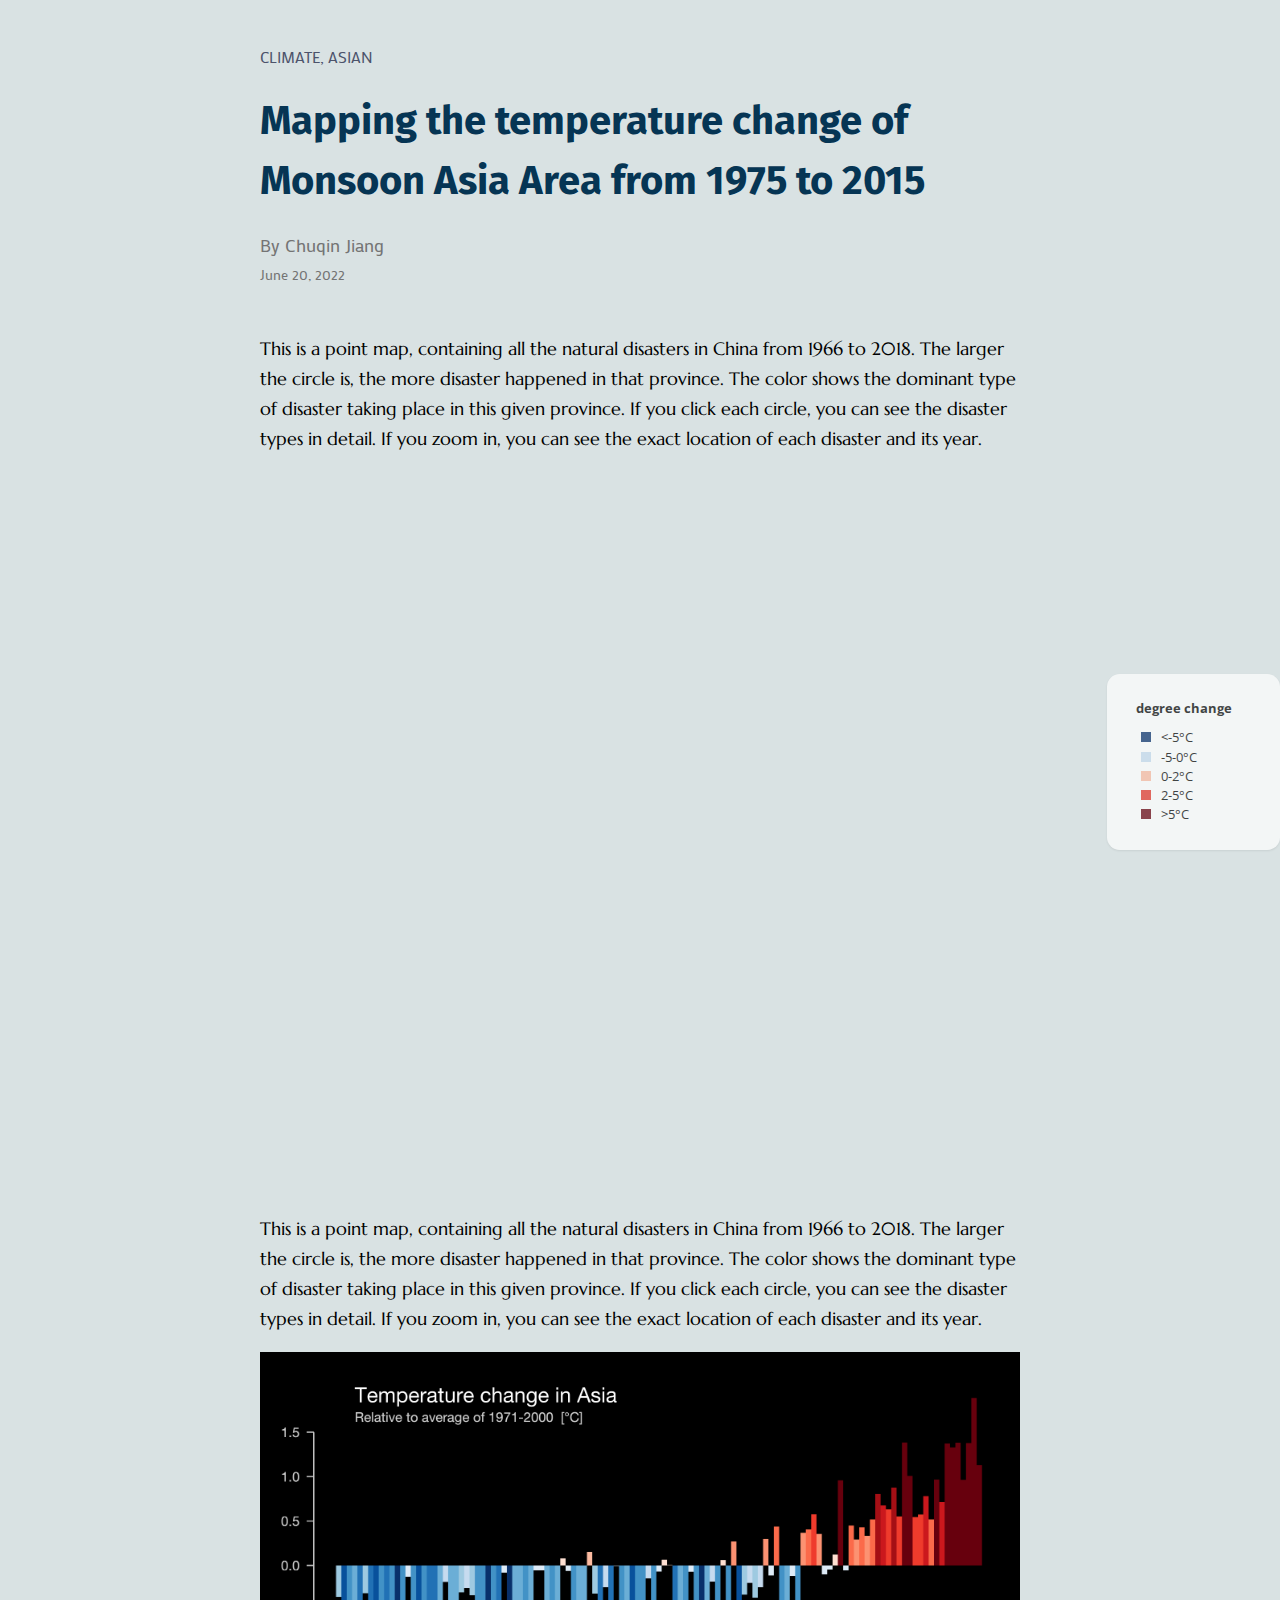
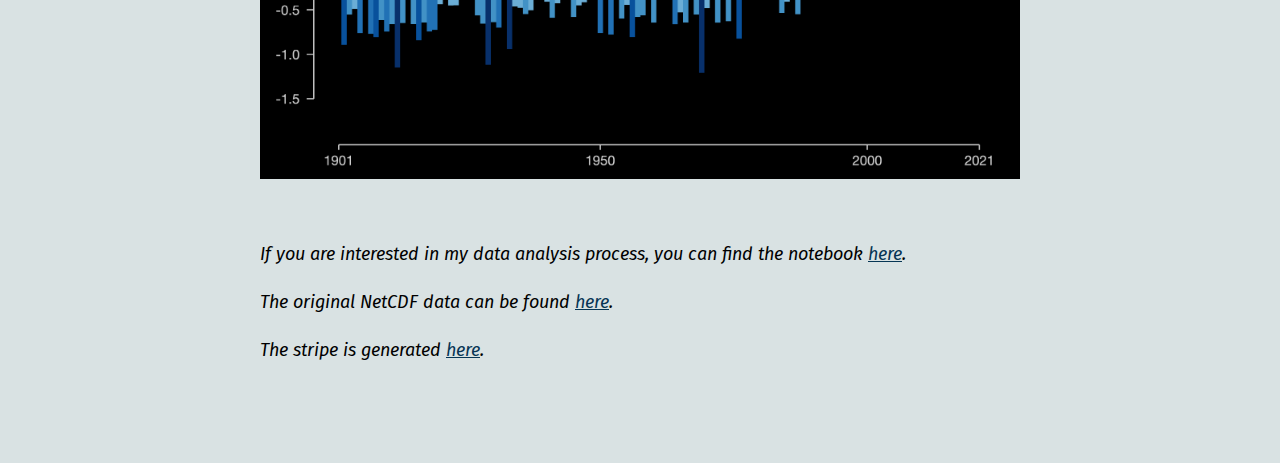
==== asian-temperature/index.html @ 4bec0a21 "Update" ====
<!DOCTYPE html>
<html lang="en">
<head>
    <meta charset="UTF-8">
    <meta http-equiv="X-UA-Compatible" content="IE=edge">
    <meta name="viewport" content="width=device-width, initial-scale=1.0">
    <script src='https://api.mapbox.com/mapbox-gl-js/v2.8.2/mapbox-gl.js'></script>
    <link href='https://api.mapbox.com/mapbox-gl-js/v2.8.2/mapbox-gl.css' rel='stylesheet' />
    <title>Mapping Asian temperature</title>
    <link rel="stylesheet" href="style.css">
    <style>
        @import url('https://fonts.googleapis.com/css2?family=Fira+Sans:wght@400;700&family=Mako&family=Marcellus&family=Open+Sans:wght@500&family=Source+Sans+Pro:wght@400;700&display=swap');
    </style>
</head>
<body>
        <div class='title-container'>
            <p class="tag">CLIMATE, ASIAN</p>
            <h1>Mapping the temperature change of Monsoon Asia Area from 1975 to 2015</h1>
            <p class="byline">By Chuqin Jiang</p>
            <p class="date">June 20, 2022</p>
        </div>

        <div class='text-container'>
            <p>This is a point map, containing all the natural disasters in China from 1966 to 2018. The larger the circle is, the more disaster happened in that province. The color shows the dominant type of disaster taking place in this given province. If you click each circle, you can see the disaster types in detail. If you zoom in, you can see the exact location of each disaster and its year.</p>
        </div>
        <div id="map-point">
            <div id='title' class="title">
                <div id="disaster-legend" class="legend">
                    
                    <h4>degree change</h4>
                    <div><span style="background-color: #07306b"></span><-5°C</div>
                    <div><span style="background-color: #c6dbef"></span>-5-0°C</div>
                    <div><span style="background-color: #fcbba1"></span>0-2°C</div>
                    <div><span style="background-color: #e43528"></span>2-5°C</div>
                    <div><span style="background-color: #68000d"></span>>5°C</div>
                
                </div>
            </div>
            <script type='text/javascript' src="map-point.js"></script>
        </div>

        <div class='text-container'>
            <p>This is a point map, containing all the natural disasters in China from 1966 to 2018. The larger the circle is, the more disaster happened in that province. The color shows the dominant type of disaster taking place in this given province. If you click each circle, you can see the disaster types in detail. If you zoom in, you can see the exact location of each disaster and its year.</p>
            <img src="img/ASIA-1901-2021.png">
        </div>


        <div class="tail">
            <p>If you are interested in my data analysis process, you can find the notebook <a href="https://github.com/AngelineJCQ/mapping-class-data">here</a>.</p>
            <p>The original NetCDF data can be found <a href="http://aphrodite.st.hirosaki-u.ac.jp/products.html">here</a>.</p>
            <p>The stripe is generated <a href="https://showyourstripes.info/c/asia/all">here</a>.</p>
        </div>
</body>
</html>
---- asian-temperature/style.css ----
body {
    margin: 0;
    padding: 0;
    background-color:#d9e2e3;
}

img {
    width: 760px;
}

.title-container {
    max-width: 760px;
    margin: 0px auto;
    padding-left: 30px;
    padding-right: 30px;
    padding-bottom:20px;
}


.text-container {
    max-width: 760px;
    margin: 0px auto;
    padding-left: 30px;
    padding-right: 30px;
}

.tail {
    max-width: 760px;
    margin: 0px auto;
    padding-left: 30px;
    padding-right: 30px;
    padding-top: 40px;
    padding-bottom: 80px;
}

.tail p{
    margin-top: 16px;
    font-size: large;
    font-family: 'Fira Sans', sans-seri;
    font-weight: 400;
    line-height: 30px;
    font-style: italic;
}

.tag {
    font-family: 'Mako', sans-serif;
    font-weight: 300;
    color:#4c536b;
    line-height: 14px;
    font-size: 16px;
    text-align: left;
    margin-top: 50px;
}

h1 {
    font-family: 'Fira Sans', sans-seri;
    color:#063554;
    font-size: 40px;
    line-height: 60px;
    text-align: left;
    font-weight: 700;
}

.byline {
    font-family: 'Mako', sans-serif;
    color:#747474;
    line-height: 14px;
    font-size: 18px;
    text-align: left;
}

.date {
    font-family: 'Mako', sans-serif;
    color:#747474;
    line-height: 10px;
    font-size: 14px;
    text-align: left;
}

.text-container p {
    margin-top: 20px;
    font-size: large;
    font-family: 'Marcellus', serif;
    font-weight: 400;
    line-height: 30px;
}

a:link, a:visited {
    color: #063554;
    text-decoration: underline;
    cursor: auto;
  }
  
  a:link:active, a:visited:active {
    color: #11669e;
  }

.mapboxgl-popup-content h4 {
    font-weight: 300;
    font-size: 0.9em;
    border-width: 0px 0px 0.5px 0px;
    border-style: solid;
    border-color: rgb(80, 80, 80);
    margin-top: 0.5em;
    margin-bottom: 0.5em;
}
.mapboxgl-popup-content h2 {
    font-weight: 500;
    margin-top: 0.5em;
    margin-bottom: 0.3em;
}
.mapboxgl-popup-content p {
    font-weight: 300;
    margin-top: 0.3em;
    margin-bottom: 0em;
}


#map-point {
    width: 60%;
    height: 600px;
    margin: 5em auto;
}

.title {
	background-color: #fff;
	opacity: 70%;
	border-radius: 1em;
	bottom: 50px;
    right: 0px;
	box-shadow: 0 1px 2px rgba(0, 0, 0, 0.1);
	font: .8em/.9em 'Open Sans', sans-serif;
	line-height: 2.5em;
	padding: 1em 2em 0em;
	position: absolute;
	max-width: 25%;
	margin: 0em 0em;
	z-index: 100;
}

.title div span {
	border-radius: 50%;
	display: inline-block;
	height: 10px;
	margin-left: 5px;
	width: 10px;
}

.legend {
    font: 1em/1.5em 'Open Sans', sans-serif;
    padding: 1em 1em 2em 1em;
    position:relative;
    right: 10px;
    z-index: 100;
    opacity: 100%;
  }

.legend h4 {
    margin: 0 0 10px;
    opacity: 100%
  }
  .legend div span {
    border-radius: 0%;
    display: inline-block;
    height: 10px;
    margin-top: 0px;
    margin-right: 10px;
    width: 10px;
  }
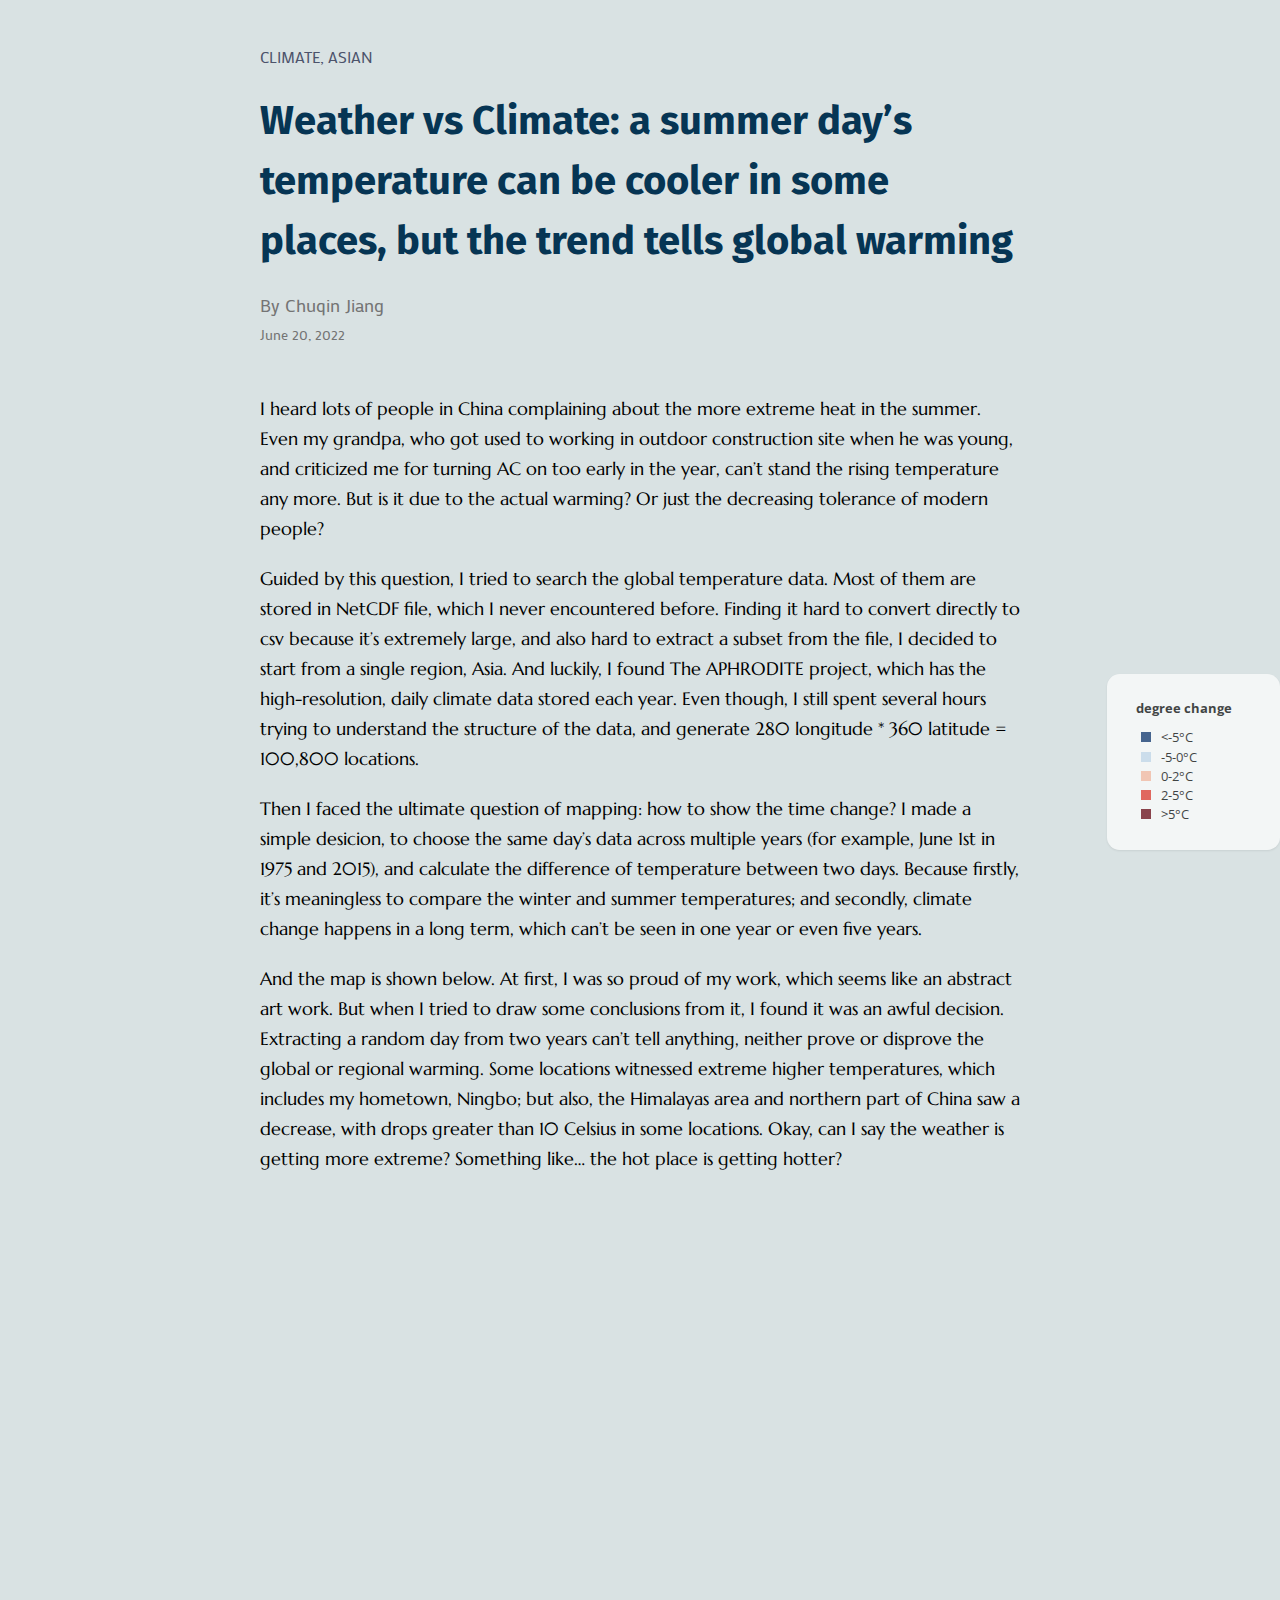
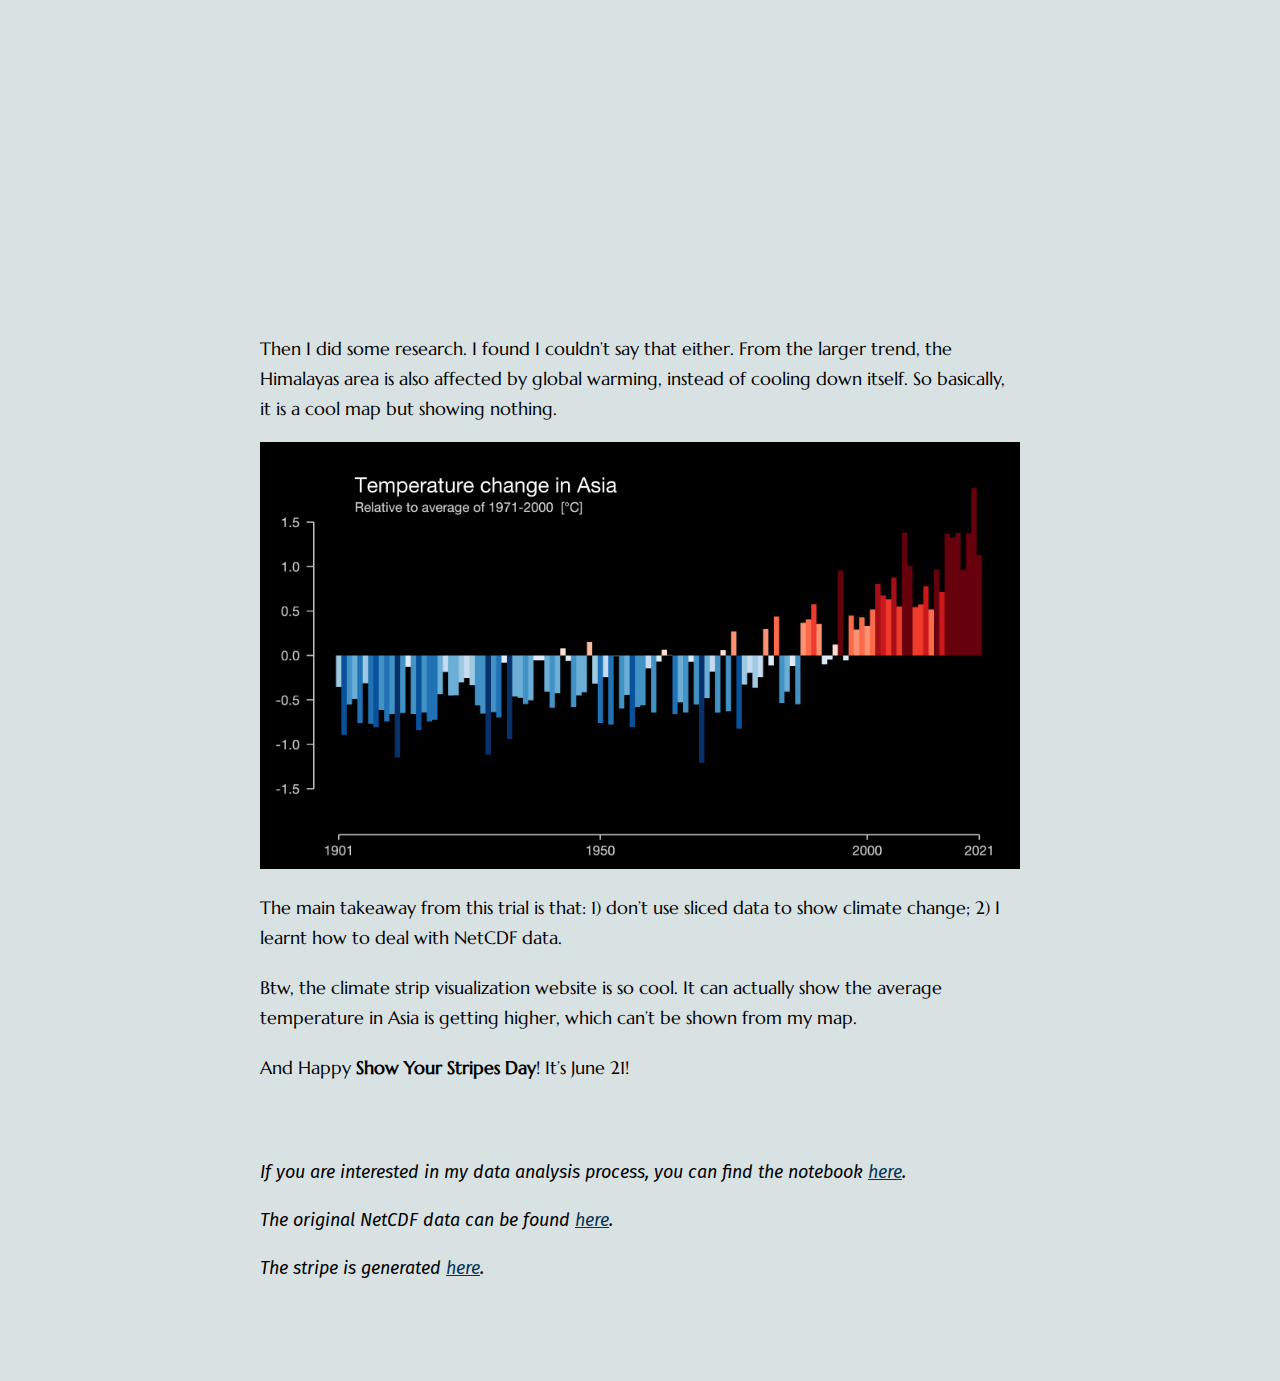
==== commit c3389024: "Update" ====
--- a/asian-temperature/index.html
+++ b/asian-temperature/index.html
@@ -15,13 +15,16 @@
 <body>
         <div class='title-container'>
             <p class="tag">CLIMATE, ASIAN</p>
-            <h1>Mapping the temperature change of Monsoon Asia Area from 1975 to 2015</h1>
+            <h1>Weather vs Climate: a summer day’s temperature can be cooler in some places, but the trend tells global warming</h1>
             <p class="byline">By Chuqin Jiang</p>
             <p class="date">June 20, 2022</p>
         </div>
 
         <div class='text-container'>
-            <p>This is a point map, containing all the natural disasters in China from 1966 to 2018. The larger the circle is, the more disaster happened in that province. The color shows the dominant type of disaster taking place in this given province. If you click each circle, you can see the disaster types in detail. If you zoom in, you can see the exact location of each disaster and its year.</p>
+            <p>I heard lots of people in China complaining about the more extreme heat in the summer. Even my grandpa, who got used to working in outdoor construction site when he was young, and criticized me for turning AC on too early in the year, can’t stand the rising temperature any more. But is it due to the actual warming? Or just the decreasing tolerance of modern people?</p>
+            <p>Guided by this question, I tried to search the global temperature data. Most of them are stored in NetCDF file, which I never encountered before. Finding it hard to convert directly to csv because it’s extremely large, and also hard to extract a subset from the file, I decided to start from a single region, Asia. And luckily, I found The APHRODITE project, which has the high-resolution, daily climate data stored each year. Even though, I still spent several hours trying to understand the structure of the data, and generate 280 longitude * 360 latitude = 100,800 locations.</p>
+            <p>Then I faced the ultimate question of mapping: how to show the time change? I made a simple desicion, to choose the same day’s data across multiple years (for example, June 1st in 1975 and 2015), and calculate the difference of temperature between two days. Because firstly, it’s meaningless to compare the winter and summer temperatures; and secondly, climate change happens in a long term, which can’t be seen in one year or even five years.</p>
+            <p>And the map is shown below. At first, I was so proud of my work, which seems like an abstract art work. But when I tried to draw some conclusions from it, I found it was an awful decision. Extracting a random day from two years can’t tell anything, neither prove or disprove the global or regional warming. Some locations witnessed extreme higher temperatures, which includes my hometown, Ningbo; but also, the Himalayas area and northern part of China saw a decrease, with drops greater than 10 Celsius in some locations. Okay, can I say the weather is getting more extreme? Something like… the hot place is getting hotter?</p>
         </div>
         <div id="map-point">
             <div id='title' class="title">
@@ -40,8 +43,11 @@
         </div>
 
         <div class='text-container'>
-            <p>This is a point map, containing all the natural disasters in China from 1966 to 2018. The larger the circle is, the more disaster happened in that province. The color shows the dominant type of disaster taking place in this given province. If you click each circle, you can see the disaster types in detail. If you zoom in, you can see the exact location of each disaster and its year.</p>
+            <p>Then I did some research. I found I couldn’t say that either. From the larger trend, the Himalayas area is also affected by global warming, instead of cooling down itself. So basically, it is a cool map but showing nothing.</p>
             <img src="img/ASIA-1901-2021.png">
+            <p>The main takeaway from this trial is that: 1) don’t use sliced data to show climate change; 2) I learnt how to deal with NetCDF data.</p>
+            <p>Btw, the climate strip visualization website is so cool. It can actually show the average temperature in Asia is getting higher, which can’t be shown from my map.</p>
+            <p>And Happy <b>Show Your Stripes Day</b>! It’s June 21!</p>
         </div>
 
 
